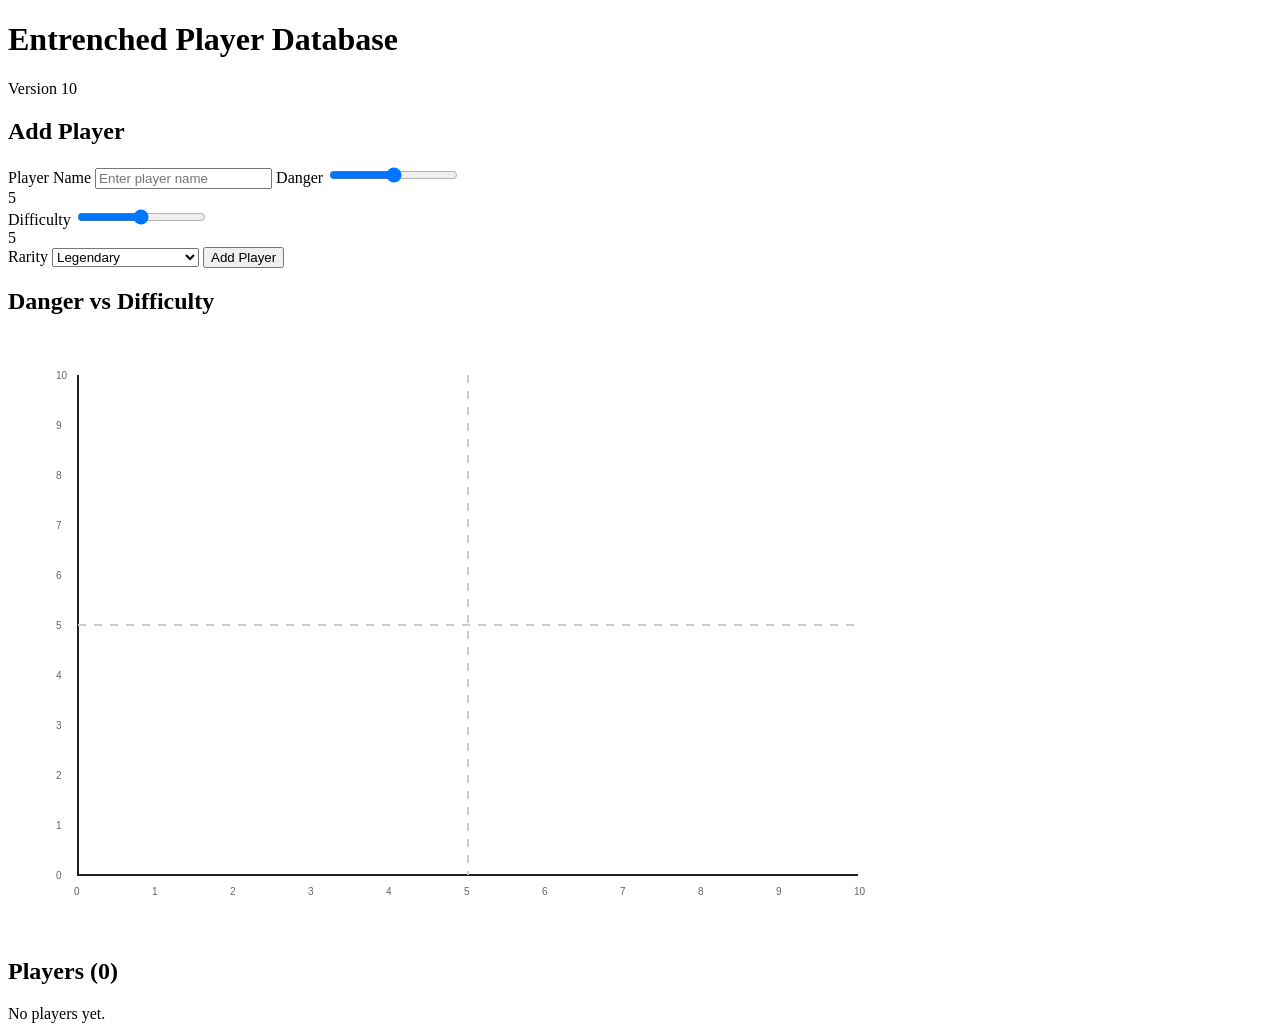
==== index.html @ 3dbb0e4e "Rename index.html.html to index.html" ====
<!DOCTYPE html>
<html lang="en">
<head>

<meta charset="UTF-8">
<meta name="viewport" content="width=device-width, initial-scale=1.0">

<title>Entrenched Player Database</title>

<link rel="stylesheet" href="style.css">

</head>

<body>

<header>

<h1>Entrenched Player Database</h1>

<p>Version 10</p>

</header>

<main>

<section class="card">

<h2>Add Player</h2>

<label>Player Name</label>
<input
id="playerName"
type="text"
placeholder="Enter player name">

<label>Danger</label>

<input
id="danger"
type="range"
min="0"
max="10"
value="5">

<div class="value" id="dangerValue">
5
</div>

<label>Difficulty</label>

<input
id="difficulty"
type="range"
min="0"
max="10"
value="5">

<div class="value" id="difficultyValue">
5
</div>

<label>Rarity</label>

<select id="rarity">

<option>Legendary</option>

<option>Rare</option>

<option>Three-Quarters-Rare</option>

<option>Semi-Rare</option>

<option>Uncommon</option>

<option>Common</option>

</select>

<button id="addPlayer">

Add Player

</button>

<div id="status"></div>

</section>

<section class="card">

<h2>Danger vs Difficulty</h2>

<canvas
id="graph"
width="900"
height="600">
</canvas>

</section>

<section class="card">

<h2>

Players

(<span id="playerCount">0</span>)

</h2>

<div id="playerList">

No players yet.

</div>

</section>

</main>

<script src="script.js"></script>

</body>
</html>
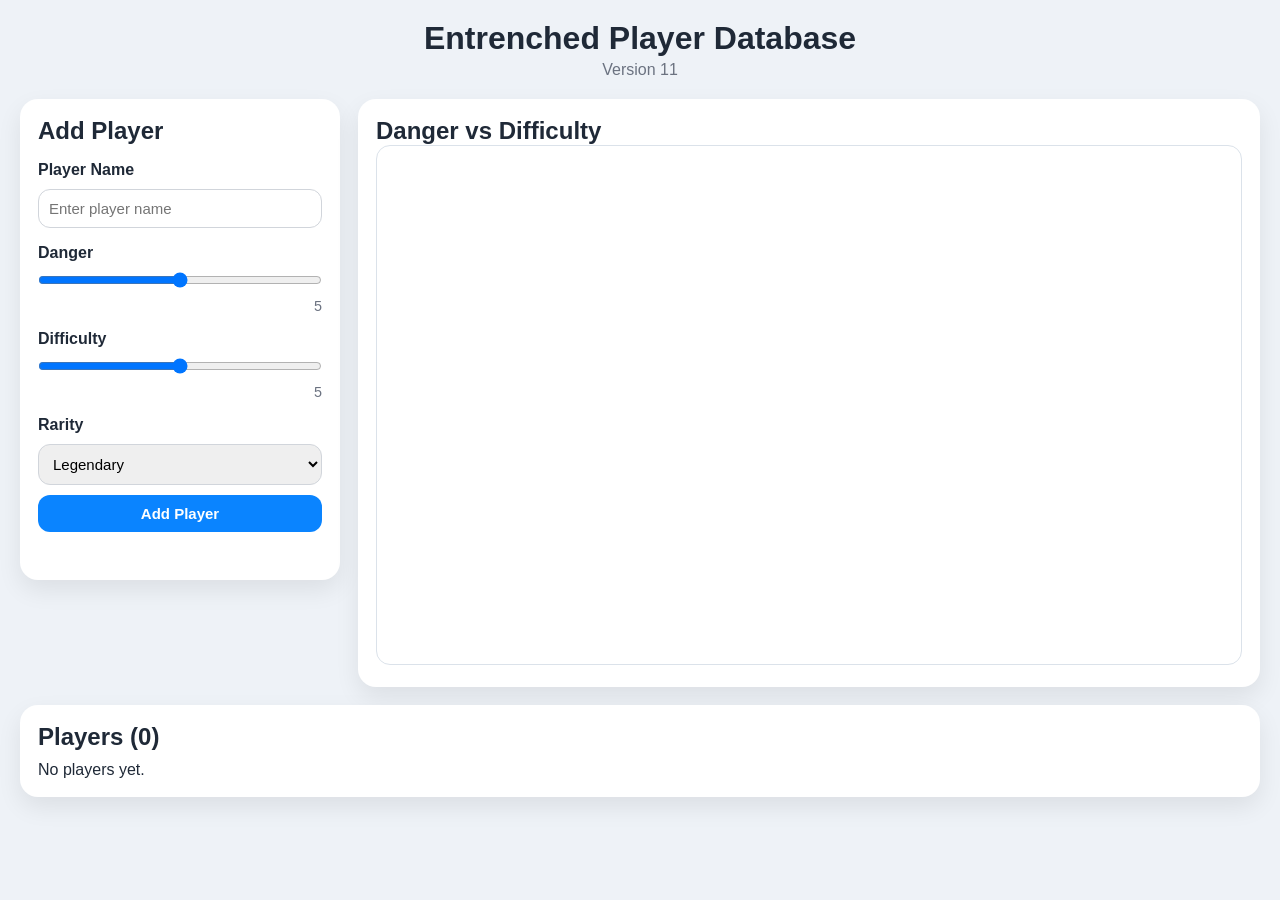
==== commit c1780e69: "Add files via upload" ====
--- a/index.html
+++ b/index.html
@@ -1,120 +1,60 @@
 <!DOCTYPE html>
 <html lang="en">
 <head>
-
 <meta charset="UTF-8">
 <meta name="viewport" content="width=device-width, initial-scale=1.0">
-
-<title>Entrenched Player Database</title>
-
+<title>Entrenched Player Database V11</title>
 <link rel="stylesheet" href="style.css">
-
 </head>
-
 <body>
 
 <header>
-
-<h1>Entrenched Player Database</h1>
-
-<p>Version 10</p>
-
+    <h1>Entrenched Player Database</h1>
+    <p>Version 11</p>
 </header>
 
-<main>
+<main class="layout">
 
-<section class="card">
+<section class="card controls">
+    <h2>Add Player</h2>
 
-<h2>Add Player</h2>
+    <label for="playerName">Player Name</label>
+    <input id="playerName" type="text" placeholder="Enter player name">
 
-<label>Player Name</label>
-<input
-id="playerName"
-type="text"
-placeholder="Enter player name">
+    <label for="danger">Danger</label>
+    <input id="danger" type="range" min="0" max="10" value="5">
+    <div id="dangerValue" class="value">5</div>
 
-<label>Danger</label>
+    <label for="difficulty">Difficulty</label>
+    <input id="difficulty" type="range" min="0" max="10" value="5">
+    <div id="difficultyValue" class="value">5</div>
 
-<input
-id="danger"
-type="range"
-min="0"
-max="10"
-value="5">
+    <label for="rarity">Rarity</label>
+    <select id="rarity">
+        <option>Legendary</option>
+        <option>Epic</option>
+        <option>Rare</option>
+        <option>Three-Quarters-Rare</option>
+        <option>Semi-Rare</option>
+        <option>Uncommon</option>
+        <option>Common</option>
+    </select>
 
-<div class="value" id="dangerValue">
-5
-</div>
+    <button id="addPlayer">Add Player</button>
 
-<label>Difficulty</label>
-
-<input
-id="difficulty"
-type="range"
-min="0"
-max="10"
-value="5">
-
-<div class="value" id="difficultyValue">
-5
-</div>
-
-<label>Rarity</label>
-
-<select id="rarity">
-
-<option>Legendary</option>
-
-<option>Rare</option>
-
-<option>Three-Quarters-Rare</option>
-
-<option>Semi-Rare</option>
-
-<option>Uncommon</option>
-
-<option>Common</option>
-
-</select>
-
-<button id="addPlayer">
-
-Add Player
-
-</button>
-
-<div id="status"></div>
-
+    <div id="status"></div>
 </section>
 
-<section class="card">
-
-<h2>Danger vs Difficulty</h2>
-
-<canvas
-id="graph"
-width="900"
-height="600">
-</canvas>
-
+<section class="card graphCard">
+    <h2>Danger vs Difficulty</h2>
+    <canvas id="graph" width="1000" height="650"></canvas>
 </section>
 
-<section class="card">
-
-<h2>
-
-Players
-
-(<span id="playerCount">0</span>)
-
-</h2>
-
-<div id="playerList">
-
-No players yet.
-
-</div>
-
+<section class="card playerCard">
+    <h2>Players (<span id="playerCount">0</span>)</h2>
+    <div id="playerList">
+        No players yet.
+    </div>
 </section>
 
 </main>
--- a/style.css
+++ b/style.css
@@ -0,0 +1,163 @@
+/* Entrenched Player Database V11 */
+
+*{
+    margin:0;
+    padding:0;
+    box-sizing:border-box;
+}
+
+body{
+    font-family:-apple-system,BlinkMacSystemFont,"Segoe UI",sans-serif;
+    background:#eef2f7;
+    color:#1f2937;
+    padding:20px;
+}
+
+header{
+    text-align:center;
+    margin-bottom:20px;
+}
+
+header h1{
+    font-size:2rem;
+    margin-bottom:4px;
+}
+
+header p{
+    color:#6b7280;
+}
+
+.layout{
+    display:grid;
+    grid-template-columns:320px 1fr;
+    gap:18px;
+    align-items:start;
+}
+
+.card{
+    background:#fff;
+    border-radius:18px;
+    padding:18px;
+    box-shadow:0 10px 24px rgba(0,0,0,.08);
+}
+
+.controls{
+    display:flex;
+    flex-direction:column;
+    gap:10px;
+}
+
+label{
+    font-weight:600;
+    margin-top:6px;
+}
+
+input[type=text],
+select,
+button{
+    width:100%;
+    padding:10px;
+    border-radius:12px;
+    border:1px solid #d1d5db;
+    font-size:15px;
+}
+
+input[type=range]{
+    width:100%;
+}
+
+button{
+    background:#0a84ff;
+    color:white;
+    border:none;
+    font-weight:700;
+    cursor:pointer;
+}
+
+button:hover{
+    filter:brightness(.95);
+}
+
+.value{
+    text-align:right;
+    color:#6b7280;
+    font-size:.9rem;
+}
+
+#status{
+    min-height:20px;
+    color:#16a34a;
+    font-weight:600;
+}
+
+.graphCard canvas{
+    width:100%;
+    height:520px;
+    border-radius:14px;
+    border:1px solid #dbe2ea;
+    background:white;
+}
+
+.playerCard{
+    grid-column:1/-1;
+}
+
+#playerList{
+    display:grid;
+    gap:10px;
+    margin-top:10px;
+}
+
+.player{
+    display:flex;
+    justify-content:space-between;
+    align-items:center;
+    padding:12px;
+    border-radius:12px;
+    background:#f8fafc;
+}
+
+.playerInfo{
+    display:flex;
+    flex-direction:column;
+    gap:4px;
+}
+
+.playerName{
+    font-weight:700;
+}
+
+.playerStats{
+    color:#6b7280;
+    font-size:14px;
+}
+
+.playerButtons{
+    display:flex;
+    gap:8px;
+}
+
+.playerButtons button{
+    width:auto;
+    padding:8px 12px;
+}
+
+@media(max-width:900px){
+    .layout{
+        grid-template-columns:1fr;
+    }
+
+    .graphCard canvas{
+        height:360px;
+    }
+
+    body{
+        padding:10px;
+    }
+
+    .player{
+        flex-direction:column;
+        align-items:flex-start;
+        gap:10px;
+    }
+}
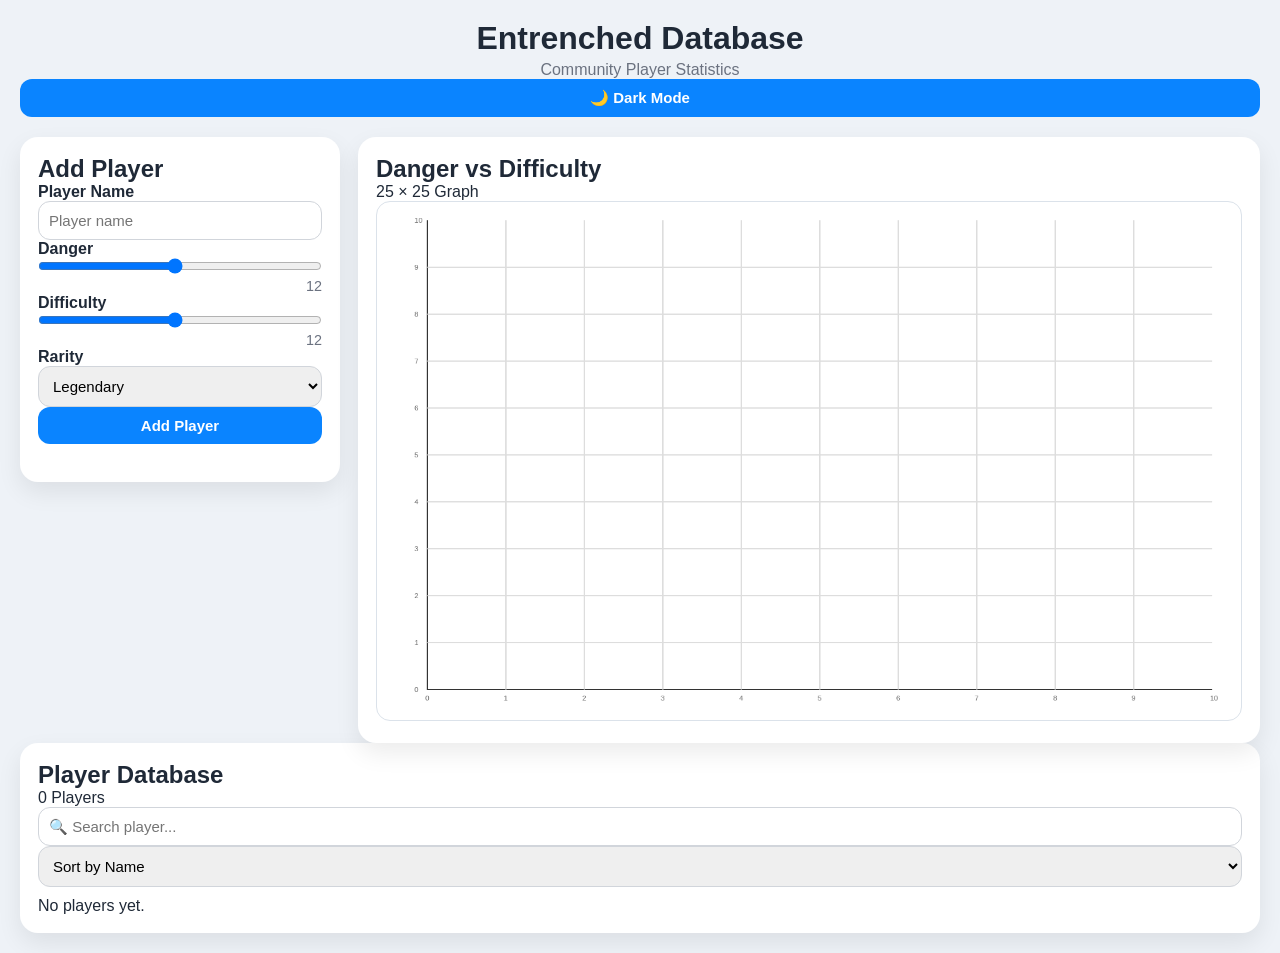
==== commit da2395c6: "Update index.html" ====
--- a/index.html
+++ b/index.html
@@ -1,60 +1,299 @@
 <!DOCTYPE html>
 <html lang="en">
+
 <head>
+
 <meta charset="UTF-8">
-<meta name="viewport" content="width=device-width, initial-scale=1.0">
-<title>Entrenched Player Database V11</title>
+
+<meta name="viewport"
+content="width=device-width, initial-scale=1.0">
+
+<title>Entrenched Database V12</title>
+
 <link rel="stylesheet" href="style.css">
+
 </head>
+
 <body>
 
 <header>
-    <h1>Entrenched Player Database</h1>
-    <p>Version 11</p>
+
+<div class="titleSection">
+
+<h1>Entrenched Database</h1>
+
+<p>
+Community Player Statistics
+</p>
+
+</div>
+
+<div class="headerButtons">
+
+<button
+id="themeToggle"
+class="headerButton">
+
+🌙 Dark Mode
+
+</button>
+
+</div>
+
 </header>
 
-<main class="layout">
-
-<section class="card controls">
-    <h2>Add Player</h2>
-
-    <label for="playerName">Player Name</label>
-    <input id="playerName" type="text" placeholder="Enter player name">
-
-    <label for="danger">Danger</label>
-    <input id="danger" type="range" min="0" max="10" value="5">
-    <div id="dangerValue" class="value">5</div>
-
-    <label for="difficulty">Difficulty</label>
-    <input id="difficulty" type="range" min="0" max="10" value="5">
-    <div id="difficultyValue" class="value">5</div>
-
-    <label for="rarity">Rarity</label>
-    <select id="rarity">
-        <option>Legendary</option>
-        <option>Epic</option>
-        <option>Rare</option>
-        <option>Three-Quarters-Rare</option>
-        <option>Semi-Rare</option>
-        <option>Uncommon</option>
-        <option>Common</option>
-    </select>
-
-    <button id="addPlayer">Add Player</button>
-
-    <div id="status"></div>
+<main>
+
+<div class="layout">
+
+<!-- ====================== -->
+<!-- LEFT SIDE -->
+<!-- ====================== -->
+
+<section class="card">
+
+<h2>Add Player</h2>
+
+<label>
+
+Player Name
+
+</label>
+
+<input
+type="text"
+id="playerName"
+placeholder="Player name">
+
+<label>
+
+Danger
+
+</label>
+
+<input
+type="range"
+id="danger"
+min="0"
+max="25"
+value="12">
+
+<div
+class="value"
+id="dangerValue">
+
+12
+
+</div>
+
+<label>
+
+Difficulty
+
+</label>
+
+<input
+type="range"
+id="difficulty"
+min="0"
+max="25"
+value="12">
+
+<div
+class="value"
+id="difficultyValue">
+
+12
+
+</div>
+
+<label>
+
+Rarity
+
+</label>
+
+<select id="rarity">
+
+<option>
+
+Legendary
+
+</option>
+
+<option>
+
+Epic
+
+</option>
+
+<option>
+
+Rare
+
+</option>
+
+<option>
+
+Three-Quarters-Rare
+
+</option>
+
+<option>
+
+Semi-Rare
+
+</option>
+
+<option>
+
+Uncommon
+
+</option>
+
+<option>
+
+Common
+
+</option>
+
+</select>
+
+<button
+id="addPlayer">
+
+Add Player
+
+</button>
+
+<div
+id="status">
+
+</div>
+
 </section>
 
-<section class="card graphCard">
-    <h2>Danger vs Difficulty</h2>
-    <canvas id="graph" width="1000" height="650"></canvas>
+<!-- ====================== -->
+<!-- RIGHT SIDE -->
+<!-- ====================== -->
+
+<section
+class="card graphCard">
+
+<div class="graphHeader">
+
+<div>
+
+<h2>
+
+Danger vs Difficulty
+
+</h2>
+
+<p>
+
+25 × 25 Graph
+
+</p>
+
+</div>
+
+</div>
+
+<canvas
+id="graph"
+width="1200"
+height="850">
+
+</canvas>
+
 </section>
 
-<section class="card playerCard">
-    <h2>Players (<span id="playerCount">0</span>)</h2>
-    <div id="playerList">
-        No players yet.
-    </div>
+</div>
+
+<!-- ====================== -->
+<!-- PLAYER DATABASE -->
+<!-- ====================== -->
+
+<section
+class="card">
+
+<div class="databaseHeader">
+
+<div>
+
+<h2>
+
+Player Database
+
+</h2>
+
+<p>
+
+<span
+id="playerCount">
+
+0
+
+</span>
+
+Players
+
+</p>
+
+</div>
+
+</div>
+
+<div class="toolbar">
+
+<input
+
+type="text"
+
+id="search"
+
+placeholder="🔍 Search player..."
+
+>
+
+<select id="sort">
+
+<option value="name">
+
+Sort by Name
+
+</option>
+
+<option value="danger">
+
+Sort by Danger
+
+</option>
+
+<option value="difficulty">
+
+Sort by Difficulty
+
+</option>
+
+<option value="rarity">
+
+Sort by Rarity
+
+</option>
+
+</select>
+
+</div>
+
+<div
+id="playerList">
+
+No players yet.
+
+</div>
+
 </section>
 
 </main>
@@ -62,4 +301,5 @@
 <script src="script.js"></script>
 
 </body>
+
 </html>
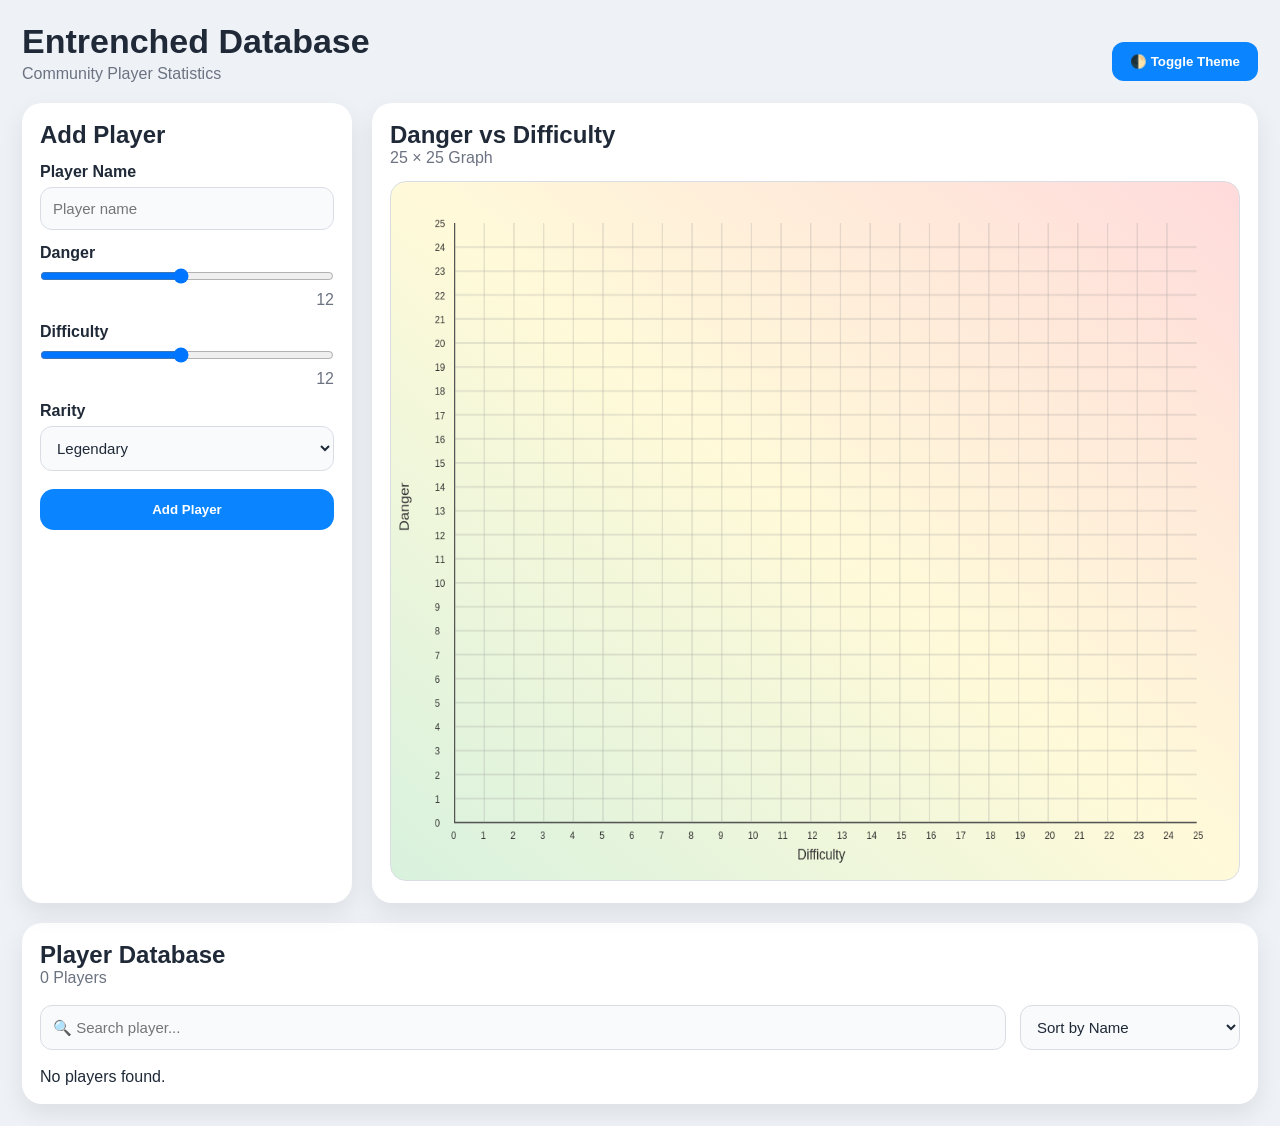
==== commit d731dd8a: "Update index.html" ====
--- a/index.html
+++ b/index.html
@@ -8,7 +8,7 @@
 <meta name="viewport"
 content="width=device-width, initial-scale=1.0">
 
-<title>Entrenched Database V12</title>
+<title>Entrenched Database V12.1</title>
 
 <link rel="stylesheet" href="style.css">
 
@@ -34,7 +34,7 @@
 id="themeToggle"
 class="headerButton">
 
-🌙 Dark Mode
+🌓 Toggle Theme
 
 </button>
 
@@ -46,30 +46,18 @@
 
 <div class="layout">
 
-<!-- ====================== -->
-<!-- LEFT SIDE -->
-<!-- ====================== -->
-
 <section class="card">
 
 <h2>Add Player</h2>
 
-<label>
-
-Player Name
-
-</label>
+<label>Player Name</label>
 
 <input
 type="text"
 id="playerName"
 placeholder="Player name">
 
-<label>
-
-Danger
-
-</label>
+<label>Danger</label>
 
 <input
 type="range"
@@ -86,11 +74,7 @@
 
 </div>
 
-<label>
-
-Difficulty
-
-</label>
+<label>Difficulty</label>
 
 <input
 type="range"
@@ -107,55 +91,17 @@
 
 </div>
 
-<label>
-
-Rarity
-
-</label>
+<label>Rarity</label>
 
 <select id="rarity">
 
-<option>
-
-Legendary
-
-</option>
-
-<option>
-
-Epic
-
-</option>
-
-<option>
-
-Rare
-
-</option>
-
-<option>
-
-Three-Quarters-Rare
-
-</option>
-
-<option>
-
-Semi-Rare
-
-</option>
-
-<option>
-
-Uncommon
-
-</option>
-
-<option>
-
-Common
-
-</option>
+<option>Legendary</option>
+<option>Epic</option>
+<option>Rare</option>
+<option>Three-Quarters-Rare</option>
+<option>Semi-Rare</option>
+<option>Uncommon</option>
+<option>Common</option>
 
 </select>
 
@@ -166,35 +112,19 @@
 
 </button>
 
-<div
-id="status">
-
-</div>
+<div id="status"></div>
 
 </section>
 
-<!-- ====================== -->
-<!-- RIGHT SIDE -->
-<!-- ====================== -->
-
-<section
-class="card graphCard">
+<section class="card graphCard">
 
 <div class="graphHeader">
 
 <div>
 
-<h2>
+<h2>Danger vs Difficulty</h2>
 
-Danger vs Difficulty
-
-</h2>
-
-<p>
-
-25 × 25 Graph
-
-</p>
+<p>25 × 25 Graph</p>
 
 </div>
 
@@ -211,31 +141,17 @@
 
 </div>
 
-<!-- ====================== -->
-<!-- PLAYER DATABASE -->
-<!-- ====================== -->
-
-<section
-class="card">
+<section class="card">
 
 <div class="databaseHeader">
 
 <div>
 
-<h2>
-
-Player Database
-
-</h2>
+<h2>Player Database</h2>
 
 <p>
 
-<span
-id="playerCount">
-
-0
-
-</span>
+<span id="playerCount">0</span>
 
 Players
 
@@ -248,47 +164,22 @@
 <div class="toolbar">
 
 <input
-
 type="text"
-
 id="search"
-
-placeholder="🔍 Search player..."
-
->
+placeholder="🔍 Search player...">
 
 <select id="sort">
 
-<option value="name">
-
-Sort by Name
-
-</option>
-
-<option value="danger">
-
-Sort by Danger
-
-</option>
-
-<option value="difficulty">
-
-Sort by Difficulty
-
-</option>
-
-<option value="rarity">
-
-Sort by Rarity
-
-</option>
+<option value="name">Sort by Name</option>
+<option value="danger">Sort by Danger</option>
+<option value="difficulty">Sort by Difficulty</option>
+<option value="rarity">Sort by Rarity</option>
 
 </select>
 
 </div>
 
-<div
-id="playerList">
+<div id="playerList">
 
 No players yet.
 
--- a/style.css
+++ b/style.css
@@ -1,4 +1,7 @@
-/* Entrenched Player Database V11 */
+/* ===================================== */
+/* Entrenched Database V12 */
+/* style.css */
+/* ===================================== */
 
 *{
     margin:0;
@@ -6,158 +9,393 @@
     box-sizing:border-box;
 }
 
+:root{
+
+    --bg:#eef2f7;
+    --card:#ffffff;
+    --card2:#f8fafc;
+
+    --text:#1f2937;
+    --sub:#6b7280;
+
+    --border:#d9dde3;
+
+    --primary:#0a84ff;
+
+    --shadow:0 10px 24px rgba(0,0,0,.08);
+
+}
+
+body.dark{
+
+    --bg:#15171a;
+
+    --card:#202328;
+
+    --card2:#2b2f35;
+
+    --text:#ffffff;
+
+    --sub:#b7bec8;
+
+    --border:#40444b;
+
+    --shadow:0 10px 28px rgba(0,0,0,.45);
+
+}
+
 body{
-    font-family:-apple-system,BlinkMacSystemFont,"Segoe UI",sans-serif;
-    background:#eef2f7;
-    color:#1f2937;
-    padding:20px;
+
+    background:var(--bg);
+
+    color:var(--text);
+
+    font-family:-apple-system,
+    BlinkMacSystemFont,
+    "Segoe UI",
+    sans-serif;
+
+    transition:.25s;
+
+    padding:22px;
+
 }
 
 header{
-    text-align:center;
+
+    display:flex;
+
+    justify-content:space-between;
+
+    align-items:center;
+
     margin-bottom:20px;
-}
-
-header h1{
-    font-size:2rem;
-    margin-bottom:4px;
-}
-
-header p{
-    color:#6b7280;
+
+}
+
+.titleSection h1{
+
+    font-size:34px;
+
+}
+
+.titleSection p{
+
+    color:var(--sub);
+
+    margin-top:4px;
+
+}
+
+.headerButton{
+
+    border:none;
+
+    background:var(--primary);
+
+    color:white;
+
+    border-radius:12px;
+
+    padding:12px 18px;
+
+    cursor:pointer;
+
+    font-weight:700;
+
 }
 
 .layout{
+
     display:grid;
-    grid-template-columns:320px 1fr;
-    gap:18px;
-    align-items:start;
+
+    grid-template-columns:330px 1fr;
+
+    gap:20px;
+
+    margin-bottom:20px;
+
 }
 
 .card{
-    background:#fff;
-    border-radius:18px;
+
+    background:var(--card);
+
+    border-radius:20px;
+
     padding:18px;
-    box-shadow:0 10px 24px rgba(0,0,0,.08);
-}
-
-.controls{
-    display:flex;
+
+    box-shadow:var(--shadow);
+
+}
+
+.graphCard{
+
+    overflow:hidden;
+
+}
+
+.graphHeader{
+
+    display:flex;
+
+    justify-content:space-between;
+
+    align-items:center;
+
+    margin-bottom:14px;
+
+}
+
+.graphHeader p{
+
+    color:var(--sub);
+
+}
+
+label{
+
+    display:block;
+
+    margin-top:14px;
+
+    margin-bottom:6px;
+
+    font-weight:700;
+
+}
+
+input[type=text],
+select{
+
+    width:100%;
+
+    padding:12px;
+
+    border-radius:12px;
+
+    border:1px solid var(--border);
+
+    background:var(--card2);
+
+    color:var(--text);
+
+    font-size:15px;
+
+}
+
+input[type=range]{
+
+    width:100%;
+
+}
+
+.value{
+
+    text-align:right;
+
+    color:var(--sub);
+
+    margin-top:3px;
+
+}
+
+button{
+
+    width:100%;
+
+    margin-top:18px;
+
+    padding:13px;
+
+    border:none;
+
+    border-radius:14px;
+
+    background:var(--primary);
+
+    color:white;
+
+    font-weight:700;
+
+    cursor:pointer;
+
+    transition:.2s;
+
+}
+
+button:hover{
+
+    transform:translateY(-2px);
+
+}
+
+button:active{
+
+    transform:scale(.98);
+
+}
+
+#status{
+
+    margin-top:12px;
+
+    min-height:20px;
+
+    font-weight:700;
+
+}
+
+canvas{
+
+    width:100%;
+
+    height:700px;
+
+    border-radius:16px;
+
+    border:1px solid var(--border);
+
+    background:
+    linear-gradient(
+    to top right,
+
+    rgba(40,180,70,.18),
+
+    rgba(255,220,0,.15),
+
+    rgba(255,0,0,.14)
+
+    );
+
+}
+
+.databaseHeader{
+
+    display:flex;
+
+    justify-content:space-between;
+
+    align-items:center;
+
+    margin-bottom:18px;
+
+}
+
+.databaseHeader p{
+
+    color:var(--sub);
+
+}
+
+.toolbar{
+
+    display:grid;
+
+    grid-template-columns:1fr 220px;
+
+    gap:14px;
+
+    margin-bottom:18px;
+
+}
+
+#playerList{
+
+    display:grid;
+
+    gap:12px;
+
+}
+
+.player{
+
+    display:flex;
+
+    justify-content:space-between;
+
+    align-items:center;
+
+    background:var(--card2);
+
+    border-radius:16px;
+
+    padding:15px;
+
+    border-left:6px solid var(--primary);
+
+}
+
+.playerInfo{
+
+    display:flex;
+
     flex-direction:column;
+
+    gap:4px;
+
+}
+
+.playerName{
+
+    font-size:18px;
+
+    font-weight:700;
+
+}
+
+.playerStats{
+
+    color:var(--sub);
+
+}
+
+.playerButtons{
+
+    display:flex;
+
     gap:10px;
-}
-
-label{
-    font-weight:600;
-    margin-top:6px;
-}
-
-input[type=text],
-select,
-button{
-    width:100%;
-    padding:10px;
-    border-radius:12px;
-    border:1px solid #d1d5db;
-    font-size:15px;
-}
-
-input[type=range]{
-    width:100%;
-}
-
-button{
-    background:#0a84ff;
-    color:white;
-    border:none;
-    font-weight:700;
-    cursor:pointer;
-}
-
-button:hover{
-    filter:brightness(.95);
-}
-
-.value{
-    text-align:right;
-    color:#6b7280;
-    font-size:.9rem;
-}
-
-#status{
-    min-height:20px;
-    color:#16a34a;
-    font-weight:600;
-}
-
-.graphCard canvas{
-    width:100%;
-    height:520px;
-    border-radius:14px;
-    border:1px solid #dbe2ea;
-    background:white;
-}
-
-.playerCard{
-    grid-column:1/-1;
-}
-
-#playerList{
-    display:grid;
-    gap:10px;
-    margin-top:10px;
-}
-
-.player{
-    display:flex;
-    justify-content:space-between;
-    align-items:center;
-    padding:12px;
-    border-radius:12px;
-    background:#f8fafc;
-}
-
-.playerInfo{
-    display:flex;
-    flex-direction:column;
-    gap:4px;
-}
-
-.playerName{
-    font-weight:700;
-}
-
-.playerStats{
-    color:#6b7280;
-    font-size:14px;
-}
-
-.playerButtons{
-    display:flex;
-    gap:8px;
+
 }
 
 .playerButtons button{
+
     width:auto;
-    padding:8px 12px;
-}
-
-@media(max-width:900px){
-    .layout{
-        grid-template-columns:1fr;
-    }
-
-    .graphCard canvas{
-        height:360px;
-    }
-
-    body{
-        padding:10px;
-    }
-
-    .player{
-        flex-direction:column;
-        align-items:flex-start;
-        gap:10px;
-    }
-}
+
+    margin:0;
+
+    padding:10px 14px;
+
+}
+
+@media(max-width:1000px){
+
+.layout{
+
+grid-template-columns:1fr;
+
+}
+
+canvas{
+
+height:500px;
+
+}
+
+.toolbar{
+
+grid-template-columns:1fr;
+
+}
+
+header{
+
+flex-direction:column;
+
+gap:14px;
+
+align-items:flex-start;
+
+}
+
+}
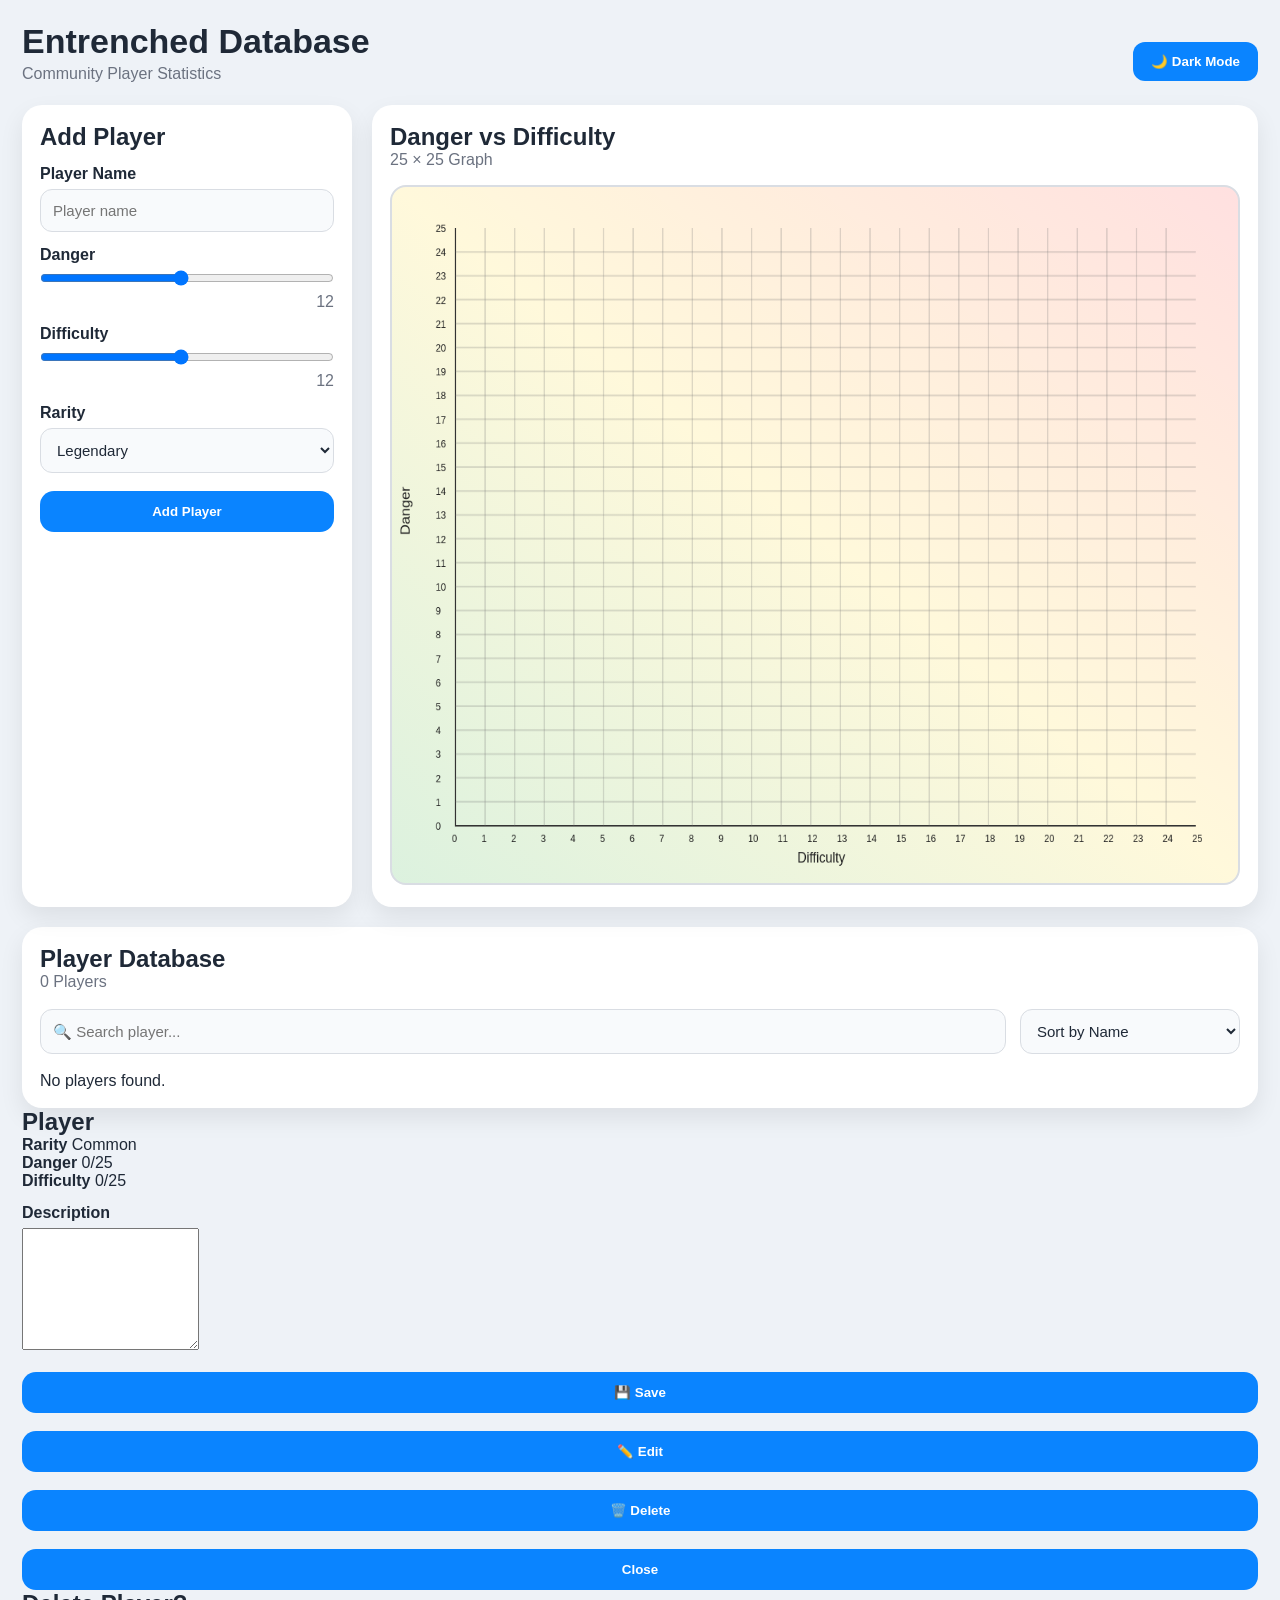
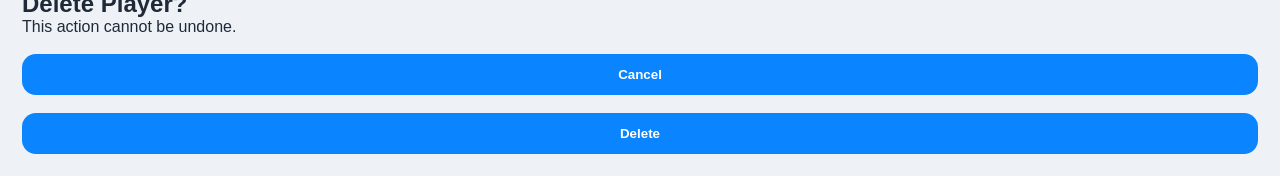
==== commit d488d518: "Update index.html" ====
--- a/index.html
+++ b/index.html
@@ -8,7 +8,7 @@
 <meta name="viewport"
 content="width=device-width, initial-scale=1.0">
 
-<title>Entrenched Database V12.1</title>
+<title>Entrenched Database V13.0</title>
 
 <link rel="stylesheet" href="style.css">
 
@@ -45,6 +45,10 @@
 <main>
 
 <div class="layout">
+
+<!-- ========================= -->
+<!-- LEFT PANEL -->
+<!-- ========================= -->
 
 <section class="card">
 
@@ -116,6 +120,10 @@
 
 </section>
 
+<!-- ========================= -->
+<!-- GRAPH -->
+<!-- ========================= -->
+
 <section class="card graphCard">
 
 <div class="graphHeader">
@@ -141,6 +149,10 @@
 
 </div>
 
+<!-- ========================= -->
+<!-- PLAYER DATABASE -->
+<!-- ========================= -->
+
 <section class="card">
 
 <div class="databaseHeader">
@@ -151,7 +163,11 @@
 
 <p>
 
-<span id="playerCount">0</span>
+<span id="playerCount">
+
+0
+
+</span>
 
 Players
 
@@ -170,10 +186,21 @@
 
 <select id="sort">
 
-<option value="name">Sort by Name</option>
-<option value="danger">Sort by Danger</option>
-<option value="difficulty">Sort by Difficulty</option>
-<option value="rarity">Sort by Rarity</option>
+<option value="name">
+Sort by Name
+</option>
+
+<option value="danger">
+Sort by Danger
+</option>
+
+<option value="difficulty">
+Sort by Difficulty
+</option>
+
+<option value="rarity">
+Sort by Rarity
+</option>
 
 </select>
 
@@ -187,6 +214,170 @@
 
 </section>
 
+<!-- ========================= -->
+<!-- PLAYER INFO WINDOW -->
+<!-- NEW IN V13 -->
+<!-- ========================= -->
+
+<div
+id="playerModal"
+class="modal hidden">
+
+<div class="modalContent">
+
+<h2 id="modalName">
+
+Player
+
+</h2>
+
+<p>
+
+<strong id="labelRarity">
+
+Rarity
+
+</strong>
+
+<span id="modalRarity">
+
+Common
+
+</span>
+
+</p>
+
+<p>
+
+<strong id="labelDanger">
+
+Danger
+
+</strong>
+
+<span id="modalDanger">
+
+0/25
+
+</span>
+
+</p>
+
+<p>
+
+<strong id="labelDifficulty">
+
+Difficulty
+
+</strong>
+
+<span id="modalDifficulty">
+
+0/25
+
+</span>
+
+</p>
+
+<label
+for="modalDescription">
+
+<strong id="labelDescription">
+
+Description
+
+</strong>
+
+</label>
+
+<textarea
+id="modalDescription"
+rows="8"
+placeholder="Write anything about this player...">
+
+</textarea>
+
+<div class="modalButtons">
+
+<button
+id="saveDescription">
+
+💾 Save
+
+</button>
+
+<button
+id="editPlayer">
+
+✏️ Edit
+
+</button>
+
+<button
+id="deletePlayerModal">
+
+🗑️ Delete
+
+</button>
+
+<button
+id="closeModal">
+
+Close
+
+</button>
+
+</div>
+
+</div>
+
+</div>
+
+<!-- ========================= -->
+<!-- DELETE CONFIRM WINDOW -->
+<!-- NEW IN V13 -->
+<!-- ========================= -->
+
+<div
+id="deleteModal"
+class="modal hidden">
+
+<div class="modalContent">
+
+<h2>
+
+Delete Player?
+
+</h2>
+
+<p>
+
+This action cannot be undone.
+
+</p>
+
+<div class="modalButtons">
+
+<button
+id="cancelDelete">
+
+Cancel
+
+</button>
+
+<button
+id="confirmDelete">
+
+Delete
+
+</button>
+
+</div>
+
+</div>
+
+</div>
+
 </main>
 
 <script src="script.js"></script>
--- a/style.css
+++ b/style.css
@@ -1,5 +1,5 @@
 /* ===================================== */
-/* Entrenched Database V12 */
+/* Entrenched Database V12.1 */
 /* style.css */
 /* ===================================== */
 
@@ -22,25 +22,34 @@
 
     --primary:#0a84ff;
 
+    --graphText:#222222;
+    --graphGrid:rgba(120,120,120,.25);
+    --graphOutline:#333333;
+
     --shadow:0 10px 24px rgba(0,0,0,.08);
 
 }
 
 body.dark{
 
-    --bg:#15171a;
-
-    --card:#202328;
-
-    --card2:#2b2f35;
-
-    --text:#ffffff;
-
-    --sub:#b7bec8;
-
-    --border:#40444b;
-
-    --shadow:0 10px 28px rgba(0,0,0,.45);
+    --bg:#121417;
+
+    --card:#1d2127;
+
+    --card2:#2a3038;
+
+    --text:#f5f5f5;
+    --sub:#c3cad4;
+
+    --border:#4c5562;
+
+    --primary:#4da3ff;
+
+    --graphText:#ffffff;
+    --graphGrid:rgba(255,255,255,.18);
+    --graphOutline:#ffffff;
+
+    --shadow:0 12px 30px rgba(0,0,0,.45);
 
 }
 
@@ -55,7 +64,9 @@
     "Segoe UI",
     sans-serif;
 
-    transition:.25s;
+    transition:
+    background .25s,
+    color .25s;
 
     padding:22px;
 
@@ -69,54 +80,62 @@
 
     align-items:center;
 
+    margin-bottom:22px;
+
+}
+
+.titleSection h1{
+
+    font-size:34px;
+
+}
+
+.titleSection p{
+
+    color:var(--sub);
+
+    margin-top:4px;
+
+}
+
+.headerButton{
+
+    border:none;
+
+    background:var(--primary);
+
+    color:white;
+
+    border-radius:12px;
+
+    padding:12px 18px;
+
+    font-weight:700;
+
+    cursor:pointer;
+
+    transition:.2s;
+
+}
+
+.headerButton:hover{
+
+    transform:translateY(-2px);
+
+}
+
+.layout{
+
+    display:grid;
+
+    grid-template-columns:330px 1fr;
+
+    gap:20px;
+
     margin-bottom:20px;
 
 }
 
-.titleSection h1{
-
-    font-size:34px;
-
-}
-
-.titleSection p{
-
-    color:var(--sub);
-
-    margin-top:4px;
-
-}
-
-.headerButton{
-
-    border:none;
-
-    background:var(--primary);
-
-    color:white;
-
-    border-radius:12px;
-
-    padding:12px 18px;
-
-    cursor:pointer;
-
-    font-weight:700;
-
-}
-
-.layout{
-
-    display:grid;
-
-    grid-template-columns:330px 1fr;
-
-    gap:20px;
-
-    margin-bottom:20px;
-
-}
-
 .card{
 
     background:var(--card);
@@ -127,6 +146,10 @@
 
     box-shadow:var(--shadow);
 
+    transition:
+    background .25s,
+    color .25s;
+
 }
 
 .graphCard{
@@ -143,7 +166,7 @@
 
     align-items:center;
 
-    margin-bottom:14px;
+    margin-bottom:16px;
 
 }
 
@@ -182,6 +205,8 @@
 
     font-size:15px;
 
+    transition:.25s;
+
 }
 
 input[type=range]{
@@ -254,20 +279,22 @@
 
     border-radius:16px;
 
-    border:1px solid var(--border);
+    border:2px solid var(--border);
 
     background:
     linear-gradient(
     to top right,
 
-    rgba(40,180,70,.18),
-
-    rgba(255,220,0,.15),
-
-    rgba(255,0,0,.14)
+    rgba(60,180,75,.18),
+
+    rgba(255,210,0,.14),
+
+    rgba(255,0,0,.12)
 
     );
 
+    transition:border .25s;
+
 }
 
 .databaseHeader{
@@ -324,6 +351,14 @@
 
     border-left:6px solid var(--primary);
 
+    transition:.25s;
+
+}
+
+.player:hover{
+
+    transform:translateY(-2px);
+
 }
 
 .playerInfo{
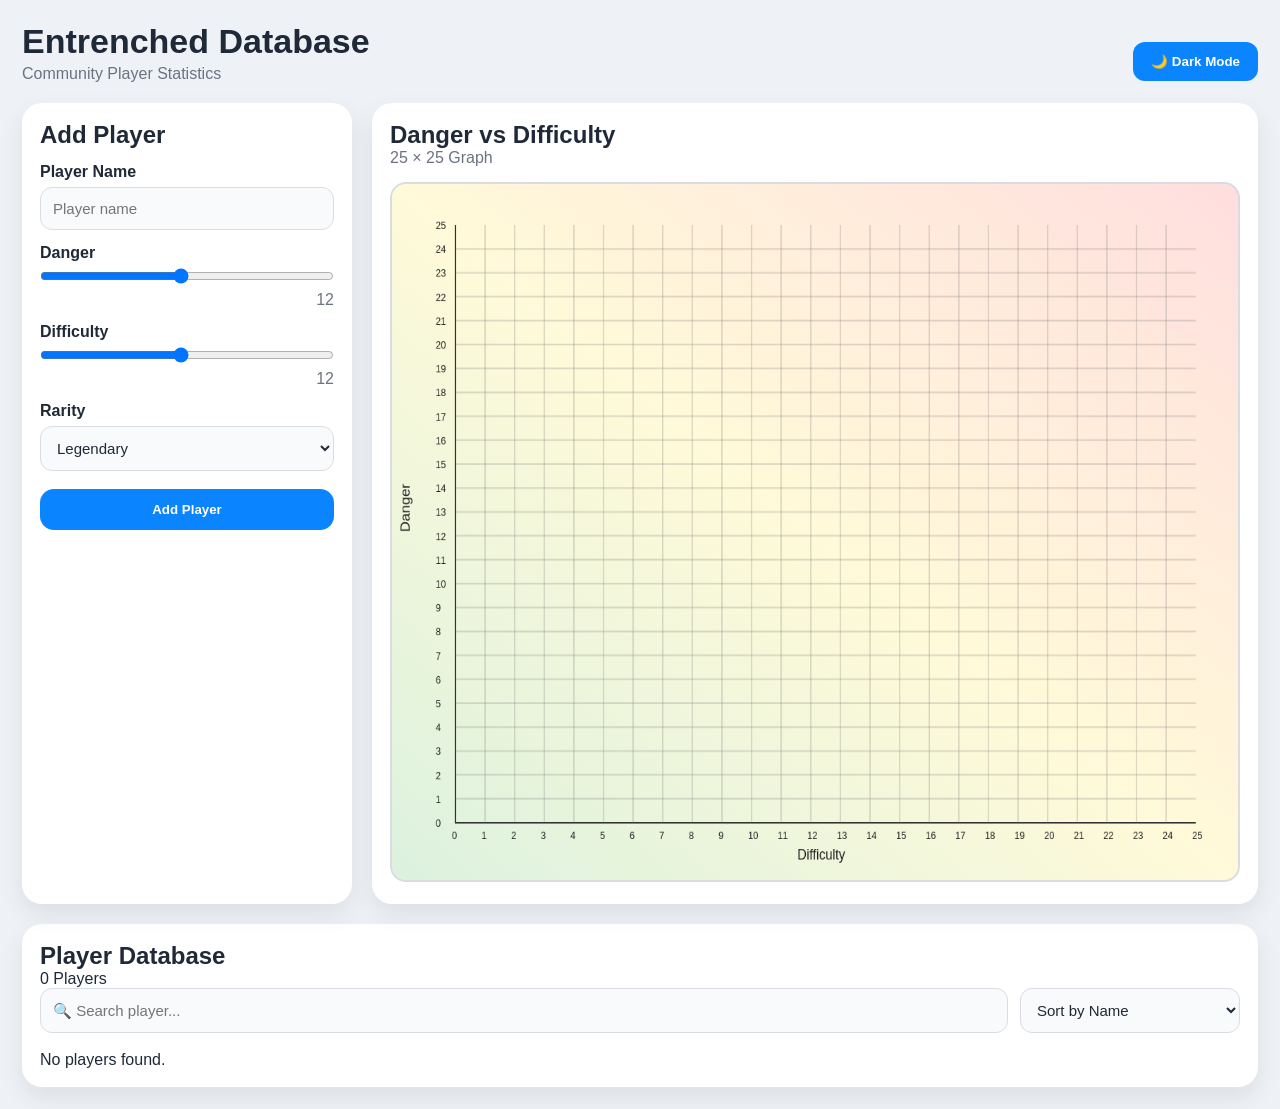
==== commit 8d1b4037: "Update index.html" ====
--- a/index.html
+++ b/index.html
@@ -5,12 +5,17 @@
 
 <meta charset="UTF-8">
 
-<meta name="viewport"
+<meta
+name="viewport"
 content="width=device-width, initial-scale=1.0">
 
-<title>Entrenched Database V13.0</title>
-
-<link rel="stylesheet" href="style.css">
+<title>
+Entrenched Database V13
+</title>
+
+<link
+rel="stylesheet"
+href="style.css">
 
 </head>
 
@@ -20,10 +25,16 @@
 
 <div class="titleSection">
 
-<h1>Entrenched Database</h1>
-
-<p>
+<h1>
+
+Entrenched Database
+
+</h1>
+
+<p>
+
 Community Player Statistics
+
 </p>
 
 </div>
@@ -34,7 +45,7 @@
 id="themeToggle"
 class="headerButton">
 
-🌓 Toggle Theme
+🌙 Dark Mode
 
 </button>
 
@@ -46,29 +57,53 @@
 
 <div class="layout">
 
-<!-- ========================= -->
+<!-- ================================= -->
 <!-- LEFT PANEL -->
-<!-- ========================= -->
+<!-- ================================= -->
 
 <section class="card">
 
-<h2>Add Player</h2>
-
-<label>Player Name</label>
+<h2>
+
+Add Player
+
+</h2>
+
+<label>
+
+Player Name
+
+</label>
 
 <input
+
 type="text"
+
 id="playerName"
-placeholder="Player name">
-
-<label>Danger</label>
+
+placeholder="Player name"
+
+>
+
+<label>
+
+Danger
+
+</label>
 
 <input
+
 type="range"
+
 id="danger"
+
 min="0"
+
 max="25"
-value="12">
+
+value="12"
+
+>
 
 <div
 class="value"
@@ -78,14 +113,25 @@
 
 </div>
 
-<label>Difficulty</label>
+<label>
+
+Difficulty
+
+</label>
 
 <input
+
 type="range"
+
 id="difficulty"
+
 min="0"
+
 max="25"
-value="12">
+
+value="12"
+
+>
 
 <div
 class="value"
@@ -95,17 +141,56 @@
 
 </div>
 
-<label>Rarity</label>
-
-<select id="rarity">
-
-<option>Legendary</option>
-<option>Epic</option>
-<option>Rare</option>
-<option>Three-Quarters-Rare</option>
-<option>Semi-Rare</option>
-<option>Uncommon</option>
-<option>Common</option>
+<label>
+
+Rarity
+
+</label>
+
+<select
+id="rarity">
+
+<option>
+
+Legendary
+
+</option>
+
+<option>
+
+Epic
+
+</option>
+
+<option>
+
+Rare
+
+</option>
+
+<option>
+
+Three-Quarters-Rare
+
+</option>
+
+<option>
+
+Semi-Rare
+
+</option>
+
+<option>
+
+Uncommon
+
+</option>
+
+<option>
+
+Common
+
+</option>
 
 </select>
 
@@ -116,32 +201,50 @@
 
 </button>
 
-<div id="status"></div>
+<div
+id="status">
+
+</div>
 
 </section>
 
-<!-- ========================= -->
+<!-- ================================= -->
 <!-- GRAPH -->
-<!-- ========================= -->
-
-<section class="card graphCard">
-
-<div class="graphHeader">
+<!-- ================================= -->
+
+<section
+class="card graphCard">
+
+<div
+class="graphHeader">
 
 <div>
 
-<h2>Danger vs Difficulty</h2>
-
-<p>25 × 25 Graph</p>
+<h2>
+
+Danger vs Difficulty
+
+</h2>
+
+<p>
+
+25 × 25 Graph
+
+</p>
 
 </div>
 
 </div>
 
 <canvas
+
 id="graph"
+
 width="1200"
-height="850">
+
+height="850"
+
+>
 
 </canvas>
 
@@ -149,21 +252,28 @@
 
 </div>
 
-<!-- ========================= -->
-<!-- PLAYER DATABASE -->
-<!-- ========================= -->
-
-<section class="card">
-
-<div class="databaseHeader">
+<!-- ================================= -->
+<!-- DATABASE -->
+<!-- ================================= -->
+
+<section
+class="card">
+
+<div
+class="databaseHeader">
 
 <div>
 
-<h2>Player Database</h2>
-
-<p>
-
-<span id="playerCount">
+<h2>
+
+Player Database
+
+</h2>
+
+<p>
+
+<span
+id="playerCount">
 
 0
 
@@ -177,36 +287,56 @@
 
 </div>
 
-<div class="toolbar">
+<div
+class="toolbar">
 
 <input
+
+id="search"
+
 type="text"
-id="search"
-placeholder="🔍 Search player...">
-
-<select id="sort">
-
-<option value="name">
+
+placeholder="🔍 Search player..."
+
+>
+
+<select
+id="sort">
+
+<option
+value="name">
+
 Sort by Name
-</option>
-
-<option value="danger">
+
+</option>
+
+<option
+value="danger">
+
 Sort by Danger
-</option>
-
-<option value="difficulty">
+
+</option>
+
+<option
+value="difficulty">
+
 Sort by Difficulty
-</option>
-
-<option value="rarity">
+
+</option>
+
+<option
+value="rarity">
+
 Sort by Rarity
+
 </option>
 
 </select>
 
 </div>
 
-<div id="playerList">
+<div
+id="playerList">
 
 No players yet.
 
@@ -214,32 +344,42 @@
 
 </section>
 
-<!-- ========================= -->
-<!-- PLAYER INFO WINDOW -->
-<!-- NEW IN V13 -->
-<!-- ========================= -->
-
-<div
+<!-- ================================= -->
+<!-- PLAYER MODAL -->
+<!-- ================================= -->
+
+<div
+
 id="playerModal"
-class="modal hidden">
-
-<div class="modalContent">
-
-<h2 id="modalName">
+
+class="modal hidden"
+
+>
+
+<div
+class="modalContent">
+
+<h2
+id="modalName">
 
 Player
 
 </h2>
 
-<p>
-
-<strong id="labelRarity">
+<hr>
+
+<p>
+
+<b>
 
 Rarity
 
-</strong>
-
-<span id="modalRarity">
+</b>
+
+<br>
+
+<span
+id="modalRarity">
 
 Common
 
@@ -249,13 +389,16 @@
 
 <p>
 
-<strong id="labelDanger">
+<b>
 
 Danger
 
-</strong>
-
-<span id="modalDanger">
+</b>
+
+<br>
+
+<span
+id="modalDanger">
 
 0/25
 
@@ -265,13 +408,16 @@
 
 <p>
 
-<strong id="labelDifficulty">
+<b>
 
 Difficulty
 
-</strong>
-
-<span id="modalDifficulty">
+</b>
+
+<br>
+
+<span
+id="modalDifficulty">
 
 0/25
 
@@ -279,25 +425,26 @@
 
 </p>
 
-<label
-for="modalDescription">
-
-<strong id="labelDescription">
+<label>
 
 Description
 
-</strong>
-
 </label>
 
 <textarea
+
 id="modalDescription"
+
 rows="8"
-placeholder="Write anything about this player...">
+
+placeholder="Write a description..."
+
+>
 
 </textarea>
 
-<div class="modalButtons">
+<div
+class="modalButtons">
 
 <button
 id="saveDescription">
@@ -333,16 +480,20 @@
 
 </div>
 
-<!-- ========================= -->
-<!-- DELETE CONFIRM WINDOW -->
-<!-- NEW IN V13 -->
-<!-- ========================= -->
-
-<div
+<!-- ================================= -->
+<!-- DELETE MODAL -->
+<!-- ================================= -->
+
+<div
+
 id="deleteModal"
-class="modal hidden">
-
-<div class="modalContent">
+
+class="modal hidden"
+
+>
+
+<div
+class="modalContent">
 
 <h2>
 
@@ -356,7 +507,8 @@
 
 </p>
 
-<div class="modalButtons">
+<div
+class="modalButtons">
 
 <button
 id="cancelDelete">
@@ -378,10 +530,13 @@
 
 </div>
 
+<script
+src="script.js">
+
+</script>
+
 </main>
 
-<script src="script.js"></script>
-
 </body>
 
 </html>
--- a/style.css
+++ b/style.css
@@ -1,405 +1,436 @@
 /* ===================================== */
-/* Entrenched Database V12.1 */
+/* Entrenched Database V13.0 */
 /* style.css */
 /* ===================================== */
 
 *{
-    margin:0;
-    padding:0;
-    box-sizing:border-box;
+margin:0;
+padding:0;
+box-sizing:border-box;
 }
 
 :root{
 
-    --bg:#eef2f7;
-    --card:#ffffff;
-    --card2:#f8fafc;
-
-    --text:#1f2937;
-    --sub:#6b7280;
-
-    --border:#d9dde3;
-
-    --primary:#0a84ff;
-
-    --graphText:#222222;
-    --graphGrid:rgba(120,120,120,.25);
-    --graphOutline:#333333;
-
-    --shadow:0 10px 24px rgba(0,0,0,.08);
+--bg:#eef2f7;
+--card:#ffffff;
+--card2:#f8fafc;
+
+--text:#1f2937;
+--sub:#6b7280;
+
+--border:#d9dde3;
+
+--primary:#0a84ff;
+
+--graphText:#222222;
+--graphGrid:rgba(120,120,120,.25);
+--graphOutline:#333333;
+
+--shadow:0 10px 24px rgba(0,0,0,.08);
 
 }
 
 body.dark{
 
-    --bg:#121417;
-
-    --card:#1d2127;
-
-    --card2:#2a3038;
-
-    --text:#f5f5f5;
-    --sub:#c3cad4;
-
-    --border:#4c5562;
-
-    --primary:#4da3ff;
-
-    --graphText:#ffffff;
-    --graphGrid:rgba(255,255,255,.18);
-    --graphOutline:#ffffff;
-
-    --shadow:0 12px 30px rgba(0,0,0,.45);
+--bg:#121417;
+--card:#1d2127;
+--card2:#2a3038;
+
+--text:#f5f5f5;
+--sub:#c3cad4;
+
+--border:#4c5562;
+
+--primary:#4da3ff;
+
+--graphText:#ffffff;
+--graphGrid:rgba(255,255,255,.18);
+--graphOutline:#ffffff;
+
+--shadow:0 12px 30px rgba(0,0,0,.45);
 
 }
 
 body{
 
-    background:var(--bg);
-
-    color:var(--text);
-
-    font-family:-apple-system,
-    BlinkMacSystemFont,
-    "Segoe UI",
-    sans-serif;
-
-    transition:
-    background .25s,
-    color .25s;
-
-    padding:22px;
+background:var(--bg);
+color:var(--text);
+
+font-family:
+-apple-system,
+BlinkMacSystemFont,
+"Segoe UI",
+sans-serif;
+
+padding:22px;
+
+transition:.25s;
 
 }
 
 header{
 
-    display:flex;
-
-    justify-content:space-between;
-
-    align-items:center;
-
-    margin-bottom:22px;
+display:flex;
+
+justify-content:space-between;
+
+align-items:center;
+
+margin-bottom:20px;
 
 }
 
 .titleSection h1{
 
-    font-size:34px;
+font-size:34px;
 
 }
 
 .titleSection p{
 
-    color:var(--sub);
-
-    margin-top:4px;
+margin-top:4px;
+
+color:var(--sub);
 
 }
 
 .headerButton{
 
-    border:none;
-
-    background:var(--primary);
-
-    color:white;
-
-    border-radius:12px;
-
-    padding:12px 18px;
-
-    font-weight:700;
-
-    cursor:pointer;
-
-    transition:.2s;
-
-}
-
-.headerButton:hover{
-
-    transform:translateY(-2px);
+border:none;
+
+background:var(--primary);
+
+color:white;
+
+padding:12px 18px;
+
+border-radius:12px;
+
+cursor:pointer;
+
+font-weight:bold;
 
 }
 
 .layout{
 
-    display:grid;
-
-    grid-template-columns:330px 1fr;
-
-    gap:20px;
-
-    margin-bottom:20px;
+display:grid;
+
+grid-template-columns:330px 1fr;
+
+gap:20px;
+
+margin-bottom:20px;
 
 }
 
 .card{
 
-    background:var(--card);
-
-    border-radius:20px;
-
-    padding:18px;
-
-    box-shadow:var(--shadow);
-
-    transition:
-    background .25s,
-    color .25s;
+background:var(--card);
+
+padding:18px;
+
+border-radius:20px;
+
+box-shadow:var(--shadow);
 
 }
 
 .graphCard{
 
-    overflow:hidden;
+overflow:hidden;
 
 }
 
 .graphHeader{
 
-    display:flex;
-
-    justify-content:space-between;
-
-    align-items:center;
-
-    margin-bottom:16px;
+margin-bottom:15px;
 
 }
 
 .graphHeader p{
 
-    color:var(--sub);
+color:var(--sub);
 
 }
 
 label{
 
-    display:block;
-
-    margin-top:14px;
-
-    margin-bottom:6px;
-
-    font-weight:700;
+display:block;
+
+margin-top:14px;
+
+margin-bottom:6px;
+
+font-weight:bold;
 
 }
 
 input[type=text],
-select{
-
-    width:100%;
-
-    padding:12px;
-
-    border-radius:12px;
-
-    border:1px solid var(--border);
-
-    background:var(--card2);
-
-    color:var(--text);
-
-    font-size:15px;
-
-    transition:.25s;
+select,
+textarea{
+
+width:100%;
+
+padding:12px;
+
+border-radius:12px;
+
+border:1px solid var(--border);
+
+background:var(--card2);
+
+color:var(--text);
+
+font-size:15px;
+
+resize:vertical;
+
+}
+
+textarea{
+
+min-height:150px;
 
 }
 
 input[type=range]{
 
-    width:100%;
+width:100%;
 
 }
 
 .value{
 
-    text-align:right;
-
-    color:var(--sub);
-
-    margin-top:3px;
+text-align:right;
+
+margin-top:3px;
+
+color:var(--sub);
 
 }
 
 button{
 
-    width:100%;
-
-    margin-top:18px;
-
-    padding:13px;
-
-    border:none;
-
-    border-radius:14px;
-
-    background:var(--primary);
-
-    color:white;
-
-    font-weight:700;
-
-    cursor:pointer;
-
-    transition:.2s;
+margin-top:18px;
+
+width:100%;
+
+padding:13px;
+
+border:none;
+
+border-radius:14px;
+
+background:var(--primary);
+
+color:white;
+
+font-weight:bold;
+
+cursor:pointer;
 
 }
 
 button:hover{
 
-    transform:translateY(-2px);
-
-}
-
-button:active{
-
-    transform:scale(.98);
-
-}
-
-#status{
-
-    margin-top:12px;
-
-    min-height:20px;
-
-    font-weight:700;
+transform:translateY(-2px);
 
 }
 
 canvas{
 
-    width:100%;
-
-    height:700px;
-
-    border-radius:16px;
-
-    border:2px solid var(--border);
-
-    background:
-    linear-gradient(
-    to top right,
-
-    rgba(60,180,75,.18),
-
-    rgba(255,210,0,.14),
-
-    rgba(255,0,0,.12)
-
-    );
-
-    transition:border .25s;
-
-}
-
-.databaseHeader{
-
-    display:flex;
-
-    justify-content:space-between;
-
-    align-items:center;
-
-    margin-bottom:18px;
-
-}
-
-.databaseHeader p{
-
-    color:var(--sub);
+width:100%;
+
+height:700px;
+
+border-radius:16px;
+
+border:2px solid var(--border);
+
+background:
+
+linear-gradient(
+
+to top right,
+
+rgba(60,180,75,.18),
+
+rgba(255,220,0,.15),
+
+rgba(255,0,0,.13)
+
+);
 
 }
 
 .toolbar{
 
-    display:grid;
-
-    grid-template-columns:1fr 220px;
-
-    gap:14px;
-
-    margin-bottom:18px;
+display:grid;
+
+grid-template-columns:1fr 220px;
+
+gap:12px;
+
+margin-bottom:18px;
 
 }
 
 #playerList{
 
-    display:grid;
-
-    gap:12px;
+display:grid;
+
+gap:12px;
 
 }
 
 .player{
 
-    display:flex;
-
-    justify-content:space-between;
-
-    align-items:center;
-
-    background:var(--card2);
-
-    border-radius:16px;
-
-    padding:15px;
-
-    border-left:6px solid var(--primary);
-
-    transition:.25s;
+display:flex;
+
+justify-content:space-between;
+
+align-items:center;
+
+padding:15px;
+
+background:var(--card2);
+
+border-left:6px solid var(--primary);
+
+border-radius:16px;
+
+cursor:pointer;
+
+transition:.2s;
 
 }
 
 .player:hover{
 
-    transform:translateY(-2px);
-
-}
-
-.playerInfo{
-
-    display:flex;
-
-    flex-direction:column;
-
-    gap:4px;
-
-}
-
-.playerName{
-
-    font-size:18px;
-
-    font-weight:700;
-
-}
-
-.playerStats{
-
-    color:var(--sub);
+transform:translateY(-2px);
 
 }
 
 .playerButtons{
 
-    display:flex;
-
-    gap:10px;
+display:flex;
+
+gap:8px;
 
 }
 
 .playerButtons button{
 
-    width:auto;
-
-    margin:0;
-
-    padding:10px 14px;
+width:auto;
+
+margin:0;
+
+padding:10px 14px;
+
+}
+
+/* ========================= */
+/* V13 MODAL */
+/* ========================= */
+
+.modal{
+
+position:fixed;
+
+top:0;
+
+left:0;
+
+width:100%;
+
+height:100%;
+
+background:rgba(0,0,0,.55);
+
+display:flex;
+
+justify-content:center;
+
+align-items:center;
+
+z-index:1000;
+
+}
+
+.hidden{
+
+display:none;
+
+}
+
+.modalContent{
+
+width:min(700px,92vw);
+
+background:var(--card);
+
+color:var(--text);
+
+padding:24px;
+
+border-radius:22px;
+
+box-shadow:0 20px 60px rgba(0,0,0,.4);
+
+display:flex;
+
+flex-direction:column;
+
+gap:14px;
+
+}
+
+.modalContent h2{
+
+font-size:28px;
+
+}
+
+.modalButtons{
+
+display:grid;
+
+grid-template-columns:repeat(4,1fr);
+
+gap:10px;
+
+margin-top:8px;
+
+}
+
+#confirmDelete{
+
+background:#dc2626;
+
+}
+
+#cancelDelete{
+
+background:#6b7280;
+
+}
+
+#closeModal{
+
+background:#475569;
+
+}
+
+#editPlayer{
+
+background:#ea580c;
+
+}
+
+#saveDescription{
+
+background:#16a34a;
 
 }
 
@@ -423,14 +454,20 @@
 
 }
 
+.modalButtons{
+
+grid-template-columns:1fr;
+
+}
+
 header{
 
 flex-direction:column;
 
+align-items:flex-start;
+
 gap:14px;
 
-align-items:flex-start;
-
-}
-
-}
+}
+
+}
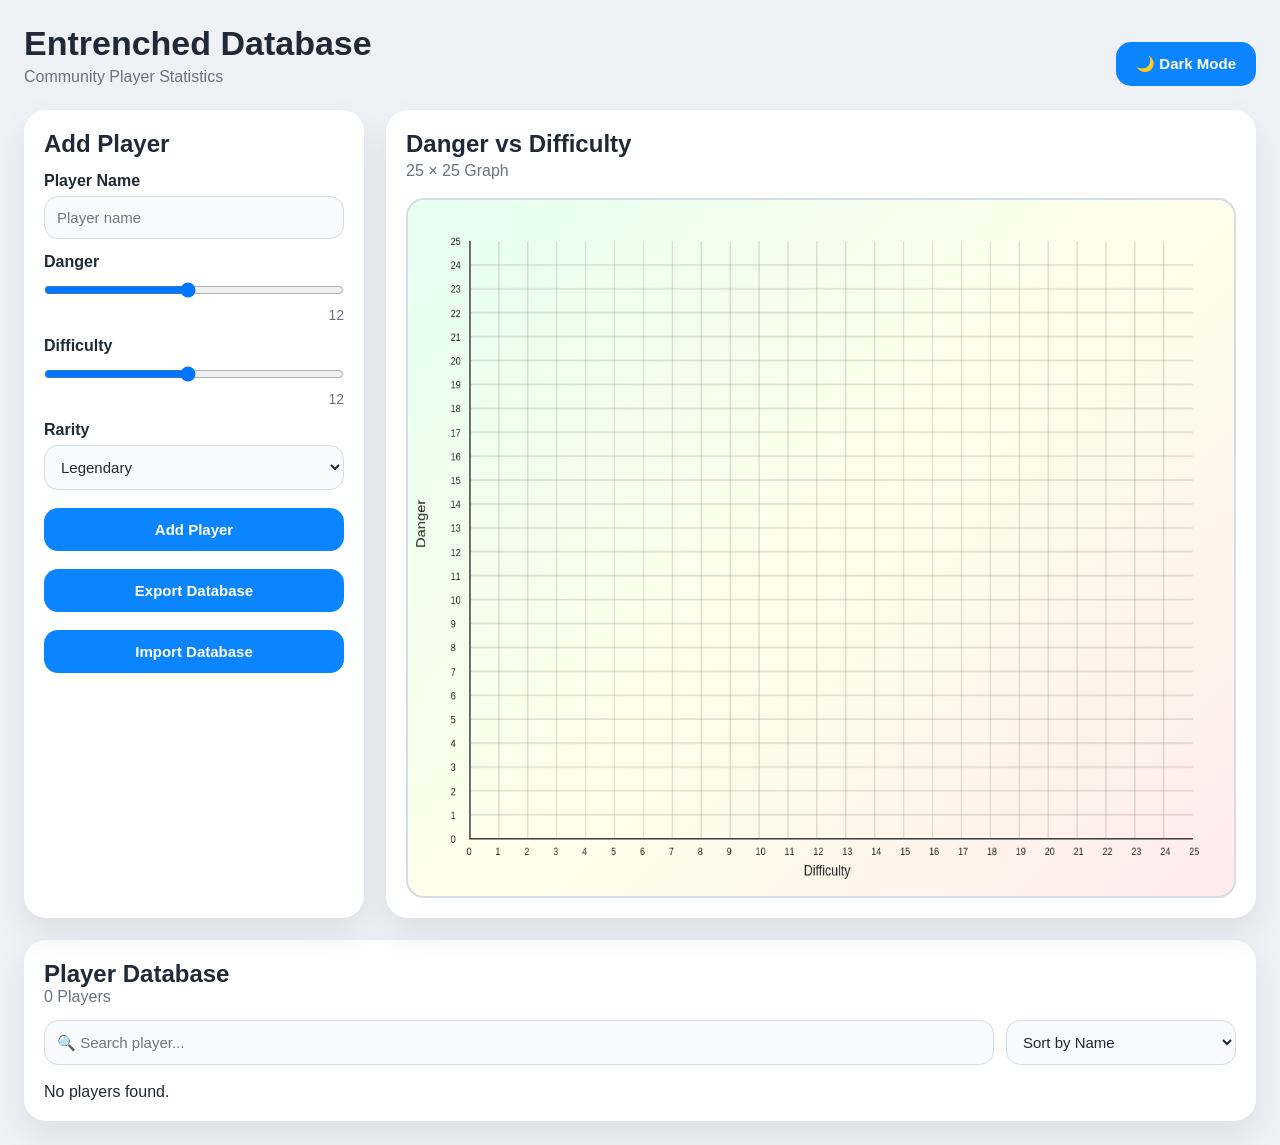
==== commit da12c01b: "Update index.html" ====
--- a/index.html
+++ b/index.html
@@ -200,7 +200,19 @@
 Add Player
 
 </button>
-
+<button id="exportDatabase">
+Export Database
+</button>
+
+<button id="importDatabase">
+Import Database
+</button>
+
+<input
+type="file"
+id="importFile"
+accept=".json"
+hidden>
 <div
 id="status">
 
--- a/style.css
+++ b/style.css
@@ -1,71 +1,100 @@
-/* ===================================== */
-/* Entrenched Database V13.0 */
+/* ======================================= */
+/* Entrenched Database V13 */
 /* style.css */
-/* ===================================== */
+/* ======================================= */
 
 *{
+
 margin:0;
+
 padding:0;
+
 box-sizing:border-box;
+
 }
 
 :root{
 
 --bg:#eef2f7;
+
 --card:#ffffff;
+
 --card2:#f8fafc;
 
 --text:#1f2937;
+
 --sub:#6b7280;
 
---border:#d9dde3;
+--border:#d6dce4;
 
 --primary:#0a84ff;
 
---graphText:#222222;
---graphGrid:rgba(120,120,120,.25);
---graphOutline:#333333;
-
---shadow:0 10px 24px rgba(0,0,0,.08);
+--danger:#dc2626;
+
+--success:#16a34a;
+
+--shadow:
+0 15px 35px
+rgba(0,0,0,.08);
+
+--graphText:#222;
+
+--graphGrid:
+rgba(120,120,120,.22);
+
+--graphOutline:#444;
 
 }
 
 body.dark{
 
---bg:#121417;
---card:#1d2127;
---card2:#2a3038;
-
---text:#f5f5f5;
---sub:#c3cad4;
-
---border:#4c5562;
-
---primary:#4da3ff;
+--bg:#111417;
+
+--card:#1b2026;
+
+--card2:#262d36;
+
+--text:#ffffff;
+
+--sub:#b7c0cc;
+
+--border:#495463;
+
+--primary:#4ea3ff;
+
+--shadow:
+0 20px 45px
+rgba(0,0,0,.45);
 
 --graphText:#ffffff;
---graphGrid:rgba(255,255,255,.18);
+
+--graphGrid:
+rgba(255,255,255,.16);
+
 --graphOutline:#ffffff;
 
---shadow:0 12px 30px rgba(0,0,0,.45);
-
 }
 
 body{
 
 background:var(--bg);
+
 color:var(--text);
 
 font-family:
+
 -apple-system,
+
 BlinkMacSystemFont,
+
 "Segoe UI",
+
 sans-serif;
 
-padding:22px;
-
 transition:.25s;
 
+padding:24px;
+
 }
 
 header{
@@ -76,7 +105,7 @@
 
 align-items:center;
 
-margin-bottom:20px;
+margin-bottom:24px;
 
 }
 
@@ -84,390 +113,616 @@
 
 font-size:34px;
 
+font-weight:700;
+
 }
 
 .titleSection p{
 
+margin-top:5px;
+
+color:var(--sub);
+
+}
+
+.headerButton{
+
+padding:13px 20px;
+
+border:none;
+
+border-radius:15px;
+
+background:var(--primary);
+
+color:white;
+
+cursor:pointer;
+
+font-weight:700;
+
+transition:.18s;
+
+}
+
+.headerButton:hover{
+
+transform:translateY(-2px);
+
+}
+
+.layout{
+
+display:grid;
+
+grid-template-columns:
+
+340px
+1fr;
+
+gap:22px;
+
+margin-bottom:22px;
+
+}
+
+.card{
+
+background:var(--card);
+
+border-radius:22px;
+
+padding:20px;
+
+box-shadow:var(--shadow);
+
+}
+
+.graphCard{
+
+overflow:hidden;
+
+}
+
+.graphHeader{
+
+margin-bottom:18px;
+
+}
+
+.graphHeader p{
+
+color:var(--sub);
+
 margin-top:4px;
 
+}
+
+label{
+
+display:block;
+
+margin-top:14px;
+
+margin-bottom:6px;
+
+font-weight:600;
+
+}
+
+input[type=text],
+
+select,
+
+textarea{
+
+width:100%;
+
+padding:12px;
+
+font-size:15px;
+
+background:var(--card2);
+
+border:1px solid var(--border);
+
+border-radius:14px;
+
+color:var(--text);
+
+outline:none;
+
+transition:.15s;
+
+}
+
+input[type=text]:focus,
+
+textarea:focus,
+
+select:focus{
+
+border-color:var(--primary);
+
+}
+
+textarea{
+
+resize:vertical;
+
+min-height:170px;
+
+}
+
+input[type=range]{
+
+width:100%;
+
+margin-top:5px;
+
+}
+
+.value{
+
+text-align:right;
+
+margin-top:5px;
+
 color:var(--sub);
 
-}
-
-.headerButton{
+font-size:14px;
+
+}
+
+button{
+
+width:100%;
+
+margin-top:18px;
+
+padding:13px;
 
 border:none;
 
+border-radius:14px;
+
 background:var(--primary);
 
 color:white;
 
-padding:12px 18px;
+font-size:15px;
+
+font-weight:700;
+
+cursor:pointer;
+
+transition:.18s;
+
+}
+
+button:hover{
+
+transform:translateY(-2px);
+
+filter:brightness(1.05);
+
+}
+
+canvas{
+
+width:100%;
+
+height:700px;
+
+display:block;
+
+border-radius:18px;
+
+border:2px solid var(--border);
+
+background:
+
+linear-gradient(
+
+135deg,
+
+rgba(0,255,100,.10),
+
+rgba(255,255,0,.08),
+
+rgba(255,0,0,.08)
+
+);
+
+}
+
+.toolbar{
+
+display:grid;
+
+grid-template-columns:
+
+1fr
+230px;
+
+gap:12px;
+
+margin-bottom:18px;
+
+}
+
+.databaseHeader{
+
+display:flex;
+
+justify-content:space-between;
+
+align-items:center;
+
+margin-bottom:14px;
+
+}
+
+.databaseHeader p{
+
+color:var(--sub);
+
+}
+
+#playerList{
+
+display:grid;
+
+gap:14px;
+
+}
+
+.player{
+
+display:flex;
+
+justify-content:space-between;
+
+align-items:center;
+
+background:var(--card2);
+
+padding:16px;
+
+border-radius:18px;
+
+border-left:
+
+6px solid
+
+var(--primary);
+
+transition:.18s;
+
+cursor:pointer;
+
+}
+
+.player:hover{
+
+transform:translateY(-3px);
+
+}
+
+.playerName{
+
+font-size:20px;
+
+font-weight:700;
+
+}
+
+.playerStats{
+
+margin-top:5px;
+
+color:var(--sub);
+
+line-height:1.5;
+
+}
+
+.playerButtons{
+
+display:flex;
+
+gap:8px;
+
+}
+
+.playerButtons button{
+
+width:auto;
+
+margin:0;
+
+padding:
+
+10px
+15px;
 
 border-radius:12px;
 
-cursor:pointer;
-
-font-weight:bold;
-
-}
+}
+
+.playerButtons .deleteBtn{
+
+background:
+
+var(--danger);
+
+}
+
+.playerButtons .infoBtn{
+
+background:
+
+var(--primary);
+
+}
+
+/* ======================== */
+/* MODALS */
+/* ======================== */
+
+.modal{
+
+position:fixed;
+
+left:0;
+
+top:0;
+
+width:100%;
+
+height:100%;
+
+display:flex;
+
+justify-content:center;
+
+align-items:center;
+
+background:
+
+rgba(0,0,0,.58);
+
+z-index:1000;
+
+backdrop-filter:
+
+blur(3px);
+
+}
+
+.hidden{
+
+display:none;
+
+}
+
+.modalContent{
+
+background:var(--card);
+
+color:var(--text);
+
+width:min(720px,92vw);
+
+border-radius:24px;
+
+padding:26px;
+
+box-shadow:
+
+0 30px 60px
+
+rgba(0,0,0,.45);
+
+display:flex;
+
+flex-direction:column;
+
+gap:15px;
+
+animation:
+
+popup .18s ease;
+
+}
+
+@keyframes popup{
+
+from{
+
+opacity:0;
+
+transform:
+
+scale(.92);
+
+}
+
+to{
+
+opacity:1;
+
+transform:
+
+scale(1);
+
+}
+
+}
+
+.modalContent h2{
+
+font-size:30px;
+
+}
+
+.modalContent hr{
+
+border:none;
+
+height:1px;
+
+background:var(--border);
+
+margin:2px 0;
+
+}
+
+.modalContent p{
+
+line-height:1.6;
+
+}
+
+.modalButtons{
+
+display:grid;
+
+grid-template-columns:
+
+repeat(4,1fr);
+
+gap:10px;
+
+margin-top:6px;
+
+}
+
+#saveDescription{
+
+background:
+
+var(--success);
+
+}
+
+#editPlayer{
+
+background:
+
+#ea580c;
+
+}
+
+#deletePlayerModal{
+
+background:
+
+var(--danger);
+
+}
+
+#confirmDelete{
+
+background:
+
+var(--danger);
+
+}
+
+#cancelDelete{
+
+background:
+
+#6b7280;
+
+}
+
+#closeModal{
+
+background:
+
+#475569;
+
+}
+
+#status{
+
+margin-top:16px;
+
+font-weight:700;
+
+min-height:22px;
+
+}
+
+/* ======================== */
+/* MOBILE */
+/* ======================== */
+
+@media
+(max-width:1000px){
 
 .layout{
 
-display:grid;
-
-grid-template-columns:330px 1fr;
-
-gap:20px;
-
-margin-bottom:20px;
-
-}
-
-.card{
-
-background:var(--card);
-
-padding:18px;
-
-border-radius:20px;
-
-box-shadow:var(--shadow);
-
-}
-
-.graphCard{
-
-overflow:hidden;
-
-}
-
-.graphHeader{
-
-margin-bottom:15px;
-
-}
-
-.graphHeader p{
-
-color:var(--sub);
-
-}
-
-label{
-
-display:block;
-
-margin-top:14px;
-
-margin-bottom:6px;
-
-font-weight:bold;
-
-}
-
-input[type=text],
-select,
-textarea{
+grid-template-columns:
+
+1fr;
+
+}
+
+canvas{
+
+height:500px;
+
+}
+
+.toolbar{
+
+grid-template-columns:
+
+1fr;
+
+}
+
+.modalButtons{
+
+grid-template-columns:
+
+1fr;
+
+}
+
+.player{
+
+flex-direction:column;
+
+align-items:flex-start;
+
+gap:14px;
+
+}
+
+.playerButtons{
 
 width:100%;
 
-padding:12px;
-
-border-radius:12px;
-
-border:1px solid var(--border);
-
-background:var(--card2);
-
-color:var(--text);
-
-font-size:15px;
-
-resize:vertical;
-
-}
-
-textarea{
-
-min-height:150px;
-
-}
-
-input[type=range]{
-
-width:100%;
-
-}
-
-.value{
-
-text-align:right;
-
-margin-top:3px;
-
-color:var(--sub);
-
-}
-
-button{
-
-margin-top:18px;
-
-width:100%;
-
-padding:13px;
-
-border:none;
-
-border-radius:14px;
-
-background:var(--primary);
-
-color:white;
-
-font-weight:bold;
-
-cursor:pointer;
-
-}
-
-button:hover{
-
-transform:translateY(-2px);
-
-}
-
-canvas{
-
-width:100%;
-
-height:700px;
-
-border-radius:16px;
-
-border:2px solid var(--border);
-
-background:
-
-linear-gradient(
-
-to top right,
-
-rgba(60,180,75,.18),
-
-rgba(255,220,0,.15),
-
-rgba(255,0,0,.13)
-
-);
-
-}
-
-.toolbar{
-
-display:grid;
-
-grid-template-columns:1fr 220px;
-
-gap:12px;
-
-margin-bottom:18px;
-
-}
-
-#playerList{
-
-display:grid;
-
-gap:12px;
-
-}
-
-.player{
-
-display:flex;
-
-justify-content:space-between;
-
-align-items:center;
-
-padding:15px;
-
-background:var(--card2);
-
-border-left:6px solid var(--primary);
-
-border-radius:16px;
-
-cursor:pointer;
-
-transition:.2s;
-
-}
-
-.player:hover{
-
-transform:translateY(-2px);
-
-}
-
-.playerButtons{
-
-display:flex;
-
-gap:8px;
-
 }
 
 .playerButtons button{
 
-width:auto;
-
-margin:0;
-
-padding:10px 14px;
-
-}
-
-/* ========================= */
-/* V13 MODAL */
-/* ========================= */
-
-.modal{
-
-position:fixed;
-
-top:0;
-
-left:0;
-
-width:100%;
-
-height:100%;
-
-background:rgba(0,0,0,.55);
-
-display:flex;
-
-justify-content:center;
-
-align-items:center;
-
-z-index:1000;
-
-}
-
-.hidden{
-
-display:none;
-
-}
-
-.modalContent{
-
-width:min(700px,92vw);
-
-background:var(--card);
-
-color:var(--text);
-
-padding:24px;
-
-border-radius:22px;
-
-box-shadow:0 20px 60px rgba(0,0,0,.4);
-
-display:flex;
+flex:1;
+
+}
+
+header{
 
 flex-direction:column;
 
-gap:14px;
-
-}
-
-.modalContent h2{
-
-font-size:28px;
-
-}
-
-.modalButtons{
-
-display:grid;
-
-grid-template-columns:repeat(4,1fr);
-
-gap:10px;
-
-margin-top:8px;
-
-}
-
-#confirmDelete{
-
-background:#dc2626;
-
-}
-
-#cancelDelete{
-
-background:#6b7280;
-
-}
-
-#closeModal{
-
-background:#475569;
-
-}
-
-#editPlayer{
-
-background:#ea580c;
-
-}
-
-#saveDescription{
-
-background:#16a34a;
-
-}
-
-@media(max-width:1000px){
-
-.layout{
-
-grid-template-columns:1fr;
-
-}
-
-canvas{
-
-height:500px;
-
-}
-
-.toolbar{
-
-grid-template-columns:1fr;
-
-}
-
-.modalButtons{
-
-grid-template-columns:1fr;
-
-}
-
-header{
-
-flex-direction:column;
-
 align-items:flex-start;
 
-gap:14px;
-
-}
-
-}
+gap:16px;
+
+}
+
+}
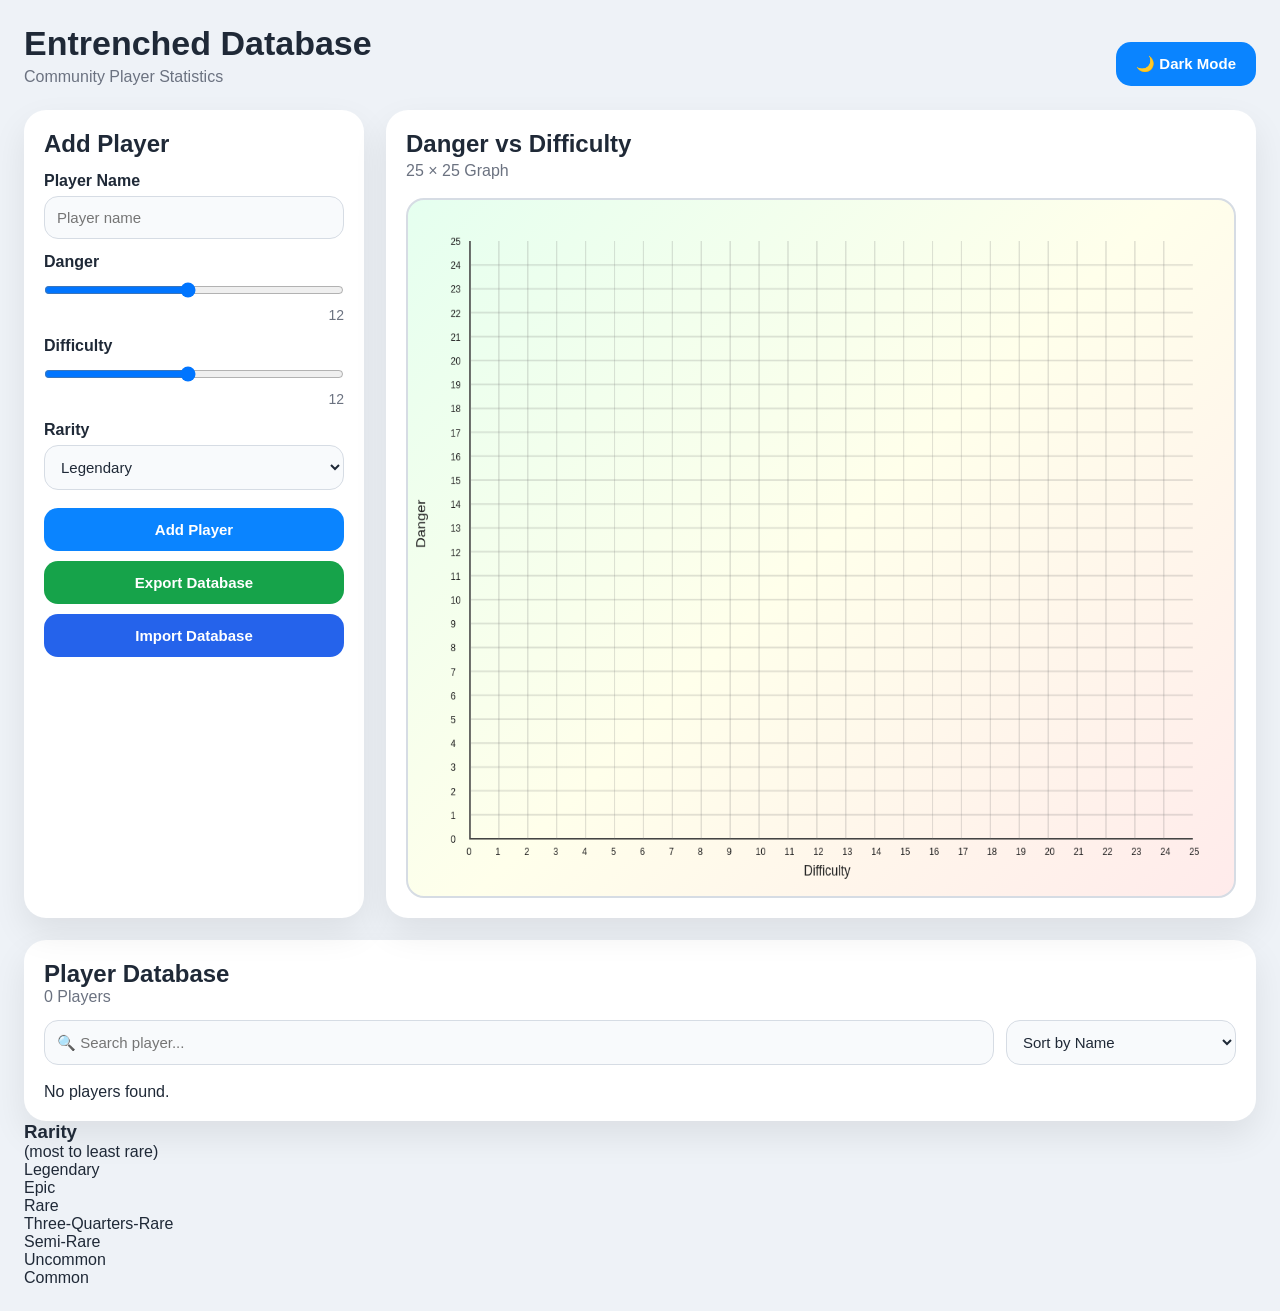
==== commit 94b6ba1e: "Update index.html" ====
--- a/index.html
+++ b/index.html
@@ -552,3 +552,45 @@
 </body>
 
 </html>
+
+<div class="legend">
+
+    <h3>Rarity</h3>
+    <p>(most to least rare)</p>
+
+    <div class="legendItem">
+        <span class="legendDot legendary"></span>
+        Legendary
+    </div>
+
+    <div class="legendItem">
+        <span class="legendDot epic"></span>
+        Epic
+    </div>
+
+    <div class="legendItem">
+        <span class="legendDot rare"></span>
+        Rare
+    </div>
+
+    <div class="legendItem">
+        <span class="legendDot threeQuarter"></span>
+        Three-Quarters-Rare
+    </div>
+
+    <div class="legendItem">
+        <span class="legendDot semiRare"></span>
+        Semi-Rare
+    </div>
+
+    <div class="legendItem">
+        <span class="legendDot uncommon"></span>
+        Uncommon
+    </div>
+
+    <div class="legendItem">
+        <span class="legendDot common"></span>
+        Common
+    </div>
+
+</div>
--- a/style.css
+++ b/style.css
@@ -726,3 +726,35 @@
 }
 
 }
+
+/* ====================================== */
+/* Import / Export Buttons */
+/* ====================================== */
+
+#exportDatabase{
+
+background:#16a34a;
+
+margin-top:10px;
+
+}
+
+#exportDatabase:hover{
+
+filter:brightness(1.08);
+
+}
+
+#importDatabase{
+
+background:#2563eb;
+
+margin-top:10px;
+
+}
+
+#importDatabase:hover{
+
+filter:brightness(1.08);
+
+}
